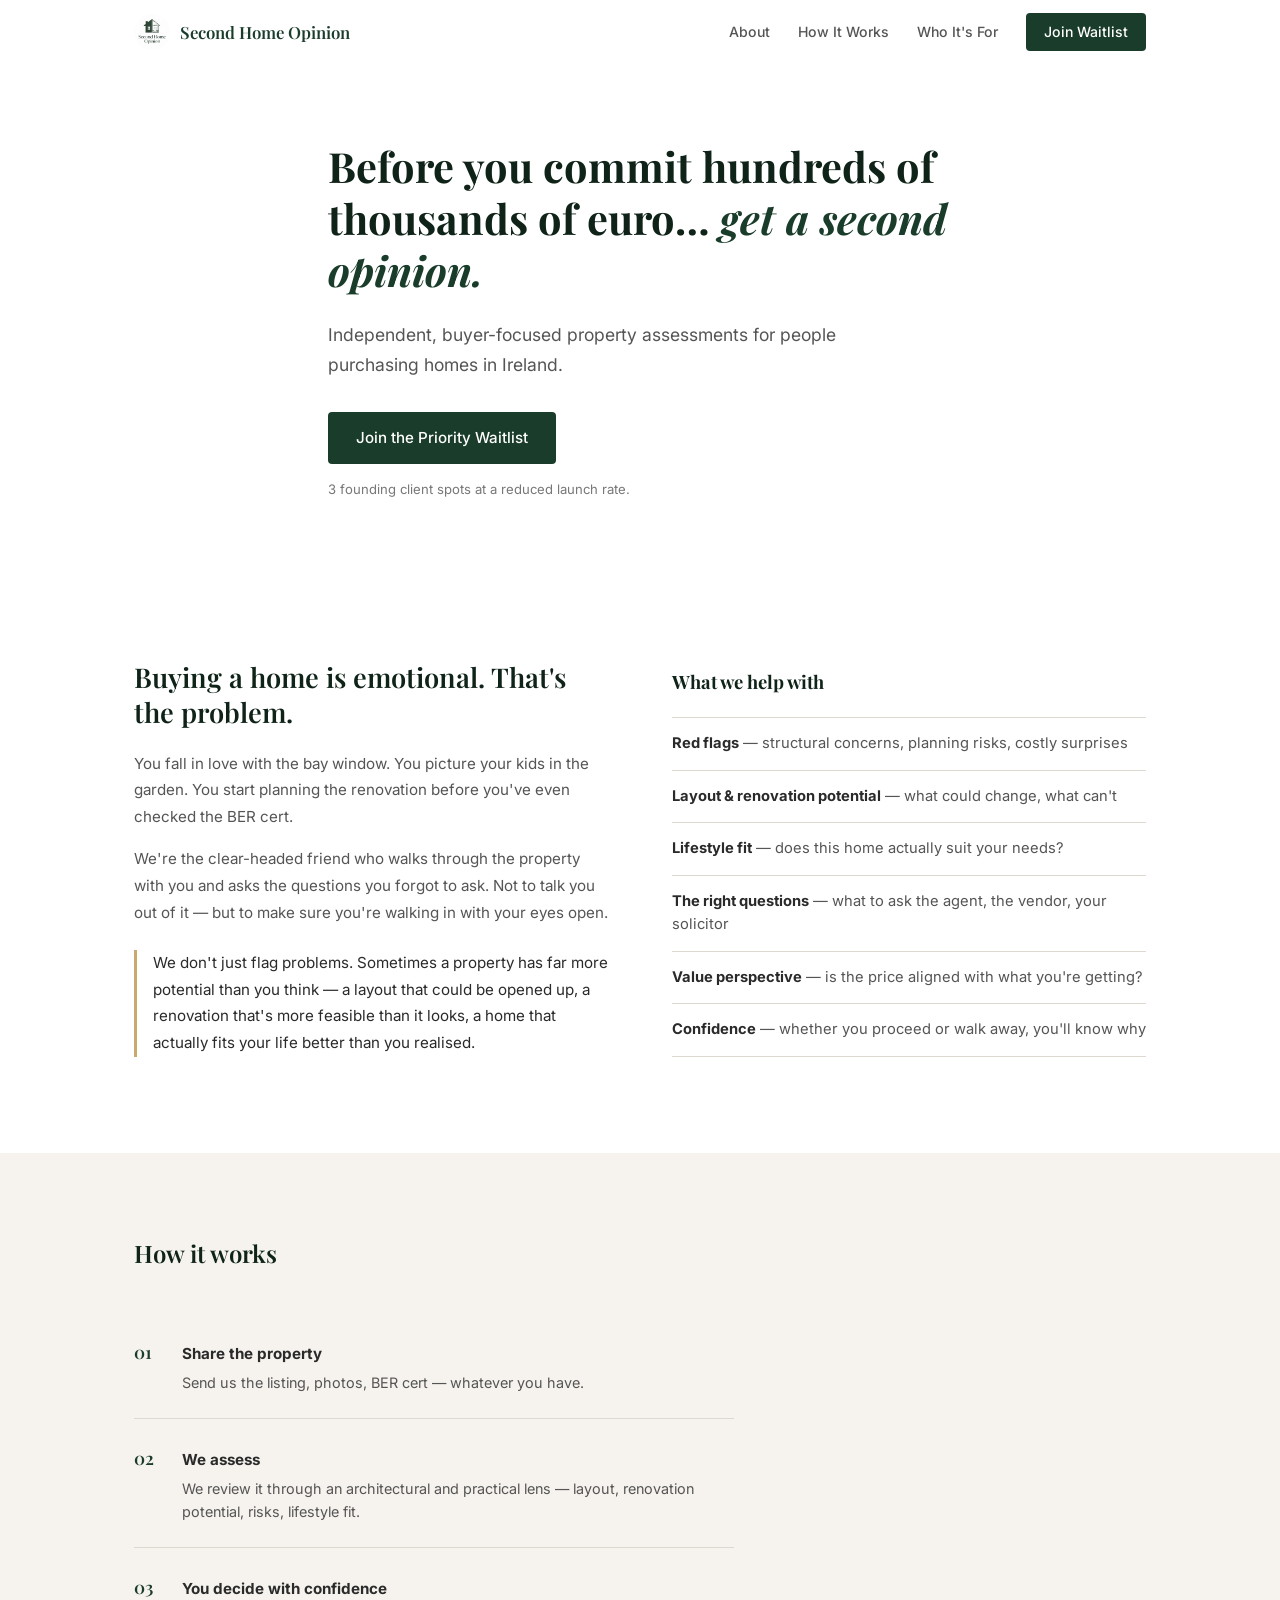
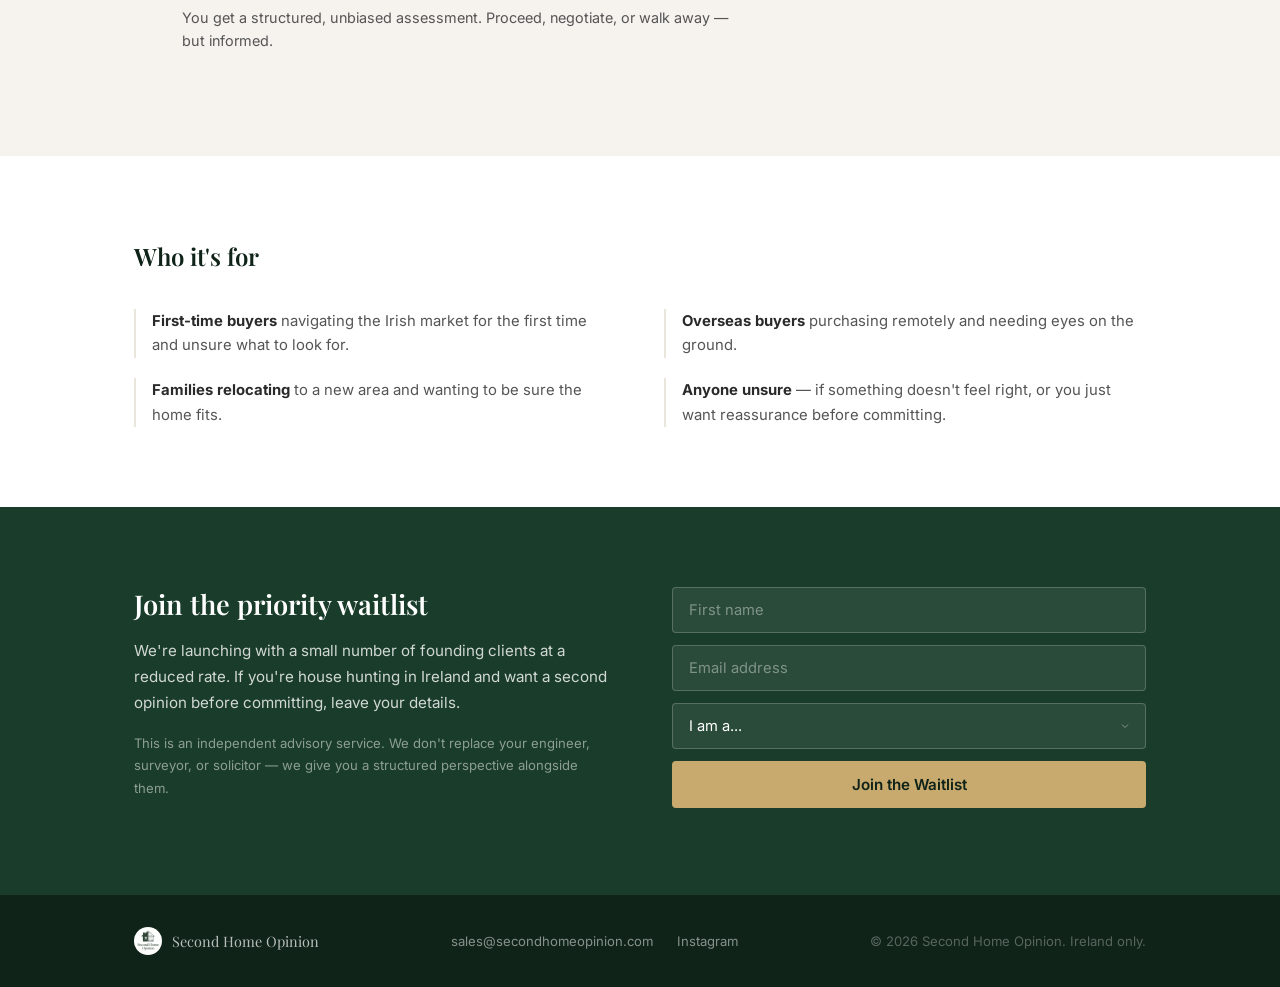
==== SecondHomeOpionion/index.html @ 89967c70 "Add files via upload" ====
<!DOCTYPE html>
<html lang="en">
<head>
    <meta charset="UTF-8">
    <meta name="viewport" content="width=device-width, initial-scale=1.0">
    <title>Second Home Opinion | Independent Property Assessments in Ireland</title>
    <meta name="description" content="Independent, buyer-focused property assessments for people purchasing homes in Ireland. Get a second opinion before you commit.">
    <link rel="stylesheet" href="styles.css">
    <link rel="preconnect" href="https://fonts.googleapis.com">
    <link rel="preconnect" href="https://fonts.gstatic.com" crossorigin>
    <link href="https://fonts.googleapis.com/css2?family=Playfair+Display:ital,wght@0,400;0,600;0,700;1,400&family=Inter:wght@300;400;500;600&display=swap" rel="stylesheet">
    <link rel="icon" type="image/jpeg" href="images/logo.jpg">
</head>
<body>

    <nav class="navbar" id="navbar">
        <div class="container nav-container">
            <a href="#" class="nav-logo">
                <img src="images/logo.jpg" alt="Second Home Opinion" class="nav-logo-img">
                <span>Second Home Opinion</span>
            </a>
            <button class="nav-toggle" id="navToggle" aria-label="Toggle navigation">
                <span></span>
                <span></span>
                <span></span>
            </button>
            <ul class="nav-links" id="navLinks">
                <li><a href="#about">About</a></li>
                <li><a href="#how-it-works">How It Works</a></li>
                <li><a href="#who-its-for">Who It's For</a></li>
                <li><a href="#waitlist" class="btn btn-nav">Join Waitlist</a></li>
            </ul>
        </div>
    </nav>

    <!-- Hero -->
    <header class="hero">
        <div class="container">
            <h1>Before you commit hundreds of thousands of euro&hellip; <em>get a second opinion.</em></h1>
            <p class="hero-sub">Independent, buyer-focused property assessments for people purchasing homes in Ireland.</p>
            <a href="#waitlist" class="btn btn-primary">Join the Priority Waitlist</a>
            <p class="hero-note">3 founding client spots at a reduced launch rate.</p>
        </div>
    </header>

    <!-- About -->
    <section class="section" id="about">
        <div class="container about-layout">
            <div class="about-intro">
                <h2>Buying a home is emotional. That's the problem.</h2>
                <p>You fall in love with the bay window. You picture your kids in the garden. You start planning the renovation before you've even checked the BER cert.</p>
                <p>We're the clear-headed friend who walks through the property with you and asks the questions you forgot to ask. Not to talk you out of it &mdash; but to make sure you're walking in with your eyes open.</p>
                <p class="about-dual">We don't just flag problems. Sometimes a property has far more potential than you think &mdash; a layout that could be opened up, a renovation that's more feasible than it looks, a home that actually fits your life better than you realised.</p>
            </div>
            <div class="about-list">
                <h3>What we help with</h3>
                <ul>
                    <li><strong>Red flags</strong> &mdash; structural concerns, planning risks, costly surprises</li>
                    <li><strong>Layout &amp; renovation potential</strong> &mdash; what could change, what can't</li>
                    <li><strong>Lifestyle fit</strong> &mdash; does this home actually suit your needs?</li>
                    <li><strong>The right questions</strong> &mdash; what to ask the agent, the vendor, your solicitor</li>
                    <li><strong>Value perspective</strong> &mdash; is the price aligned with what you're getting?</li>
                    <li><strong>Confidence</strong> &mdash; whether you proceed or walk away, you'll know why</li>
                </ul>
            </div>
        </div>
    </section>

    <!-- How It Works -->
    <section class="section section-muted" id="how-it-works">
        <div class="container">
            <h2>How it works</h2>
            <ol class="steps">
                <li>
                    <span class="step-num">01</span>
                    <div>
                        <strong>Share the property</strong>
                        <p>Send us the listing, photos, BER cert &mdash; whatever you have.</p>
                    </div>
                </li>
                <li>
                    <span class="step-num">02</span>
                    <div>
                        <strong>We assess</strong>
                        <p>We review it through an architectural and practical lens &mdash; layout, renovation potential, risks, lifestyle fit.</p>
                    </div>
                </li>
                <li>
                    <span class="step-num">03</span>
                    <div>
                        <strong>You decide with confidence</strong>
                        <p>You get a structured, unbiased assessment. Proceed, negotiate, or walk away &mdash; but informed.</p>
                    </div>
                </li>
            </ol>
        </div>
    </section>

    <!-- Who It's For -->
    <section class="section" id="who-its-for">
        <div class="container who-layout">
            <h2>Who it's for</h2>
            <div class="who-list">
                <div class="who-item">
                    <strong>First-time buyers</strong> navigating the Irish market for the first time and unsure what to look for.
                </div>
                <div class="who-item">
                    <strong>Overseas buyers</strong> purchasing remotely and needing eyes on the ground.
                </div>
                <div class="who-item">
                    <strong>Families relocating</strong> to a new area and wanting to be sure the home fits.
                </div>
                <div class="who-item">
                    <strong>Anyone unsure</strong> &mdash; if something doesn't feel right, or you just want reassurance before committing.
                </div>
            </div>
        </div>
    </section>

    <!-- Waitlist -->
    <section class="section section-dark" id="waitlist">
        <div class="container waitlist-layout">
            <div class="waitlist-text">
                <h2>Join the priority waitlist</h2>
                <p>We're launching with a small number of founding clients at a reduced rate. If you're house hunting in Ireland and want a second opinion before committing, leave your details.</p>
                <p class="waitlist-note">This is an independent advisory service. We don't replace your engineer, surveyor, or solicitor &mdash; we give you a structured perspective alongside them.</p>
            </div>
            <form class="waitlist-form" id="waitlistForm">
                <input type="text" id="firstName" name="firstName" placeholder="First name" required>
                <input type="email" id="email" name="email" placeholder="Email address" required>
                <select id="buyerType" name="buyerType" required>
                    <option value="" disabled selected>I am a...</option>
                    <option value="first-time">First-time buyer</option>
                    <option value="overseas">Overseas buyer</option>
                    <option value="relocating">Relocating to a new area</option>
                    <option value="other">Other</option>
                </select>
                <button type="submit" class="btn btn-accent">Join the Waitlist</button>
            </form>
        </div>
    </section>

    <footer class="footer">
        <div class="container footer-inner">
            <div class="footer-brand">
                <img src="images/logo.jpg" alt="Second Home Opinion" class="footer-logo">
                <span>Second Home Opinion</span>
            </div>
            <div class="footer-links">
                <a href="mailto:sales@secondhomeopinion.com">sales@secondhomeopinion.com</a>
                <a href="https://www.instagram.com/secondhomeopinion/" target="_blank" rel="noopener">Instagram</a>
            </div>
            <p class="footer-copy">&copy; 2026 Second Home Opinion. Ireland only.</p>
        </div>
    </footer>

    <script src="script.js"></script>
</body>
</html>
---- SecondHomeOpionion/styles.css ----
/* ========================================
   Second Home Opinion
   ======================================== */

:root {
    --green: #1a3c2a;
    --green-light: #2d5e42;
    --green-dark: #0f2318;
    --cream: #f6f3ee;
    --sand: #ebe6dd;
    --gold: #c8a96e;
    --gold-light: #dcc48f;
    --text: #2a2a2a;
    --text-mid: #555;
    --text-light: #777;
    --border: #ddd8d0;
    --white: #fff;
    --heading: 'Playfair Display', Georgia, serif;
    --body: 'Inter', -apple-system, BlinkMacSystemFont, sans-serif;
}

*, *::before, *::after {
    margin: 0;
    padding: 0;
    box-sizing: border-box;
}

html {
    scroll-behavior: smooth;
    scroll-padding-top: 80px;
}

body {
    font-family: var(--body);
    font-size: 16px;
    line-height: 1.7;
    color: var(--text);
    background: var(--white);
    -webkit-font-smoothing: antialiased;
}

img { max-width: 100%; height: auto; }

a {
    color: var(--green);
    text-decoration: none;
    transition: color 0.2s;
}
a:hover { color: var(--green-light); }

.container {
    max-width: 1060px;
    margin: 0 auto;
    padding: 0 24px;
}

/* ----------------------------------------
   Nav
   ---------------------------------------- */
.navbar {
    position: fixed;
    top: 0; left: 0; right: 0;
    z-index: 1000;
    background: rgba(255,255,255,0.96);
    backdrop-filter: blur(8px);
    border-bottom: 1px solid transparent;
    transition: border-color 0.3s, box-shadow 0.3s;
}
.navbar.scrolled {
    border-bottom-color: var(--border);
    box-shadow: 0 1px 4px rgba(0,0,0,0.06);
}

.nav-container {
    display: flex;
    align-items: center;
    justify-content: space-between;
    height: 64px;
}

.nav-logo {
    display: flex;
    align-items: center;
    gap: 10px;
    font-family: var(--heading);
    font-size: 1.05rem;
    font-weight: 600;
    color: var(--green);
}
.nav-logo:hover { color: var(--green); }

.nav-logo-img {
    width: 36px; height: 36px;
    border-radius: 50%;
    object-fit: cover;
}

.nav-links {
    display: flex;
    align-items: center;
    list-style: none;
    gap: 28px;
}
.nav-links a {
    font-size: 0.88rem;
    font-weight: 500;
    color: var(--text-mid);
}
.nav-links a:hover { color: var(--green); }

.nav-toggle {
    display: none;
    flex-direction: column;
    gap: 5px;
    background: none;
    border: none;
    cursor: pointer;
    padding: 4px;
}
.nav-toggle span {
    display: block;
    width: 22px; height: 2px;
    background: var(--green);
    transition: all 0.3s;
}

/* ----------------------------------------
   Buttons
   ---------------------------------------- */
.btn {
    display: inline-block;
    font-family: var(--body);
    font-weight: 500;
    font-size: 0.9rem;
    padding: 10px 24px;
    border-radius: 4px;
    border: none;
    cursor: pointer;
    transition: background 0.2s, color 0.2s;
    text-align: center;
}
.btn-primary {
    background: var(--green);
    color: var(--white);
}
.btn-primary:hover {
    background: var(--green-light);
    color: var(--white);
}
.btn-nav {
    background: var(--green);
    color: var(--white) !important;
    padding: 7px 18px;
    font-size: 0.85rem;
}
.btn-nav:hover {
    background: var(--green-light);
    color: var(--white) !important;
}
.btn-accent {
    width: 100%;
    background: var(--gold);
    color: var(--green-dark);
    font-weight: 600;
    padding: 14px 24px;
    font-size: 0.95rem;
    border-radius: 4px;
    cursor: pointer;
    border: none;
    font-family: var(--body);
    transition: background 0.2s;
}
.btn-accent:hover {
    background: var(--gold-light);
}

/* ----------------------------------------
   Hero
   ---------------------------------------- */
.hero {
    padding: 140px 0 80px;
    max-width: 720px;
    margin: 0 auto;
    padding-left: 24px;
    padding-right: 24px;
}

.hero h1 {
    font-family: var(--heading);
    font-size: 2.6rem;
    font-weight: 700;
    line-height: 1.25;
    color: var(--green-dark);
    margin-bottom: 24px;
}
.hero h1 em {
    font-style: italic;
    color: var(--green);
}

.hero-sub {
    font-size: 1.1rem;
    color: var(--text-mid);
    line-height: 1.7;
    margin-bottom: 32px;
    max-width: 540px;
}

.hero .btn {
    padding: 13px 28px;
    font-size: 0.95rem;
}

.hero-note {
    margin-top: 14px;
    font-size: 0.82rem;
    color: var(--text-light);
}

/* ----------------------------------------
   Sections
   ---------------------------------------- */
.section {
    padding: 80px 0;
}
.section-muted {
    background: var(--cream);
}
.section-dark {
    background: var(--green);
    color: var(--white);
}

/* ----------------------------------------
   About
   ---------------------------------------- */
.about-layout {
    display: grid;
    grid-template-columns: 1fr 1fr;
    gap: 64px;
    align-items: start;
}

.about-intro h2 {
    font-family: var(--heading);
    font-size: 1.7rem;
    font-weight: 600;
    line-height: 1.3;
    color: var(--green-dark);
    margin-bottom: 20px;
}

.about-intro p {
    color: var(--text-mid);
    margin-bottom: 16px;
    font-size: 0.95rem;
    line-height: 1.75;
}

.about-dual {
    border-left: 3px solid var(--gold);
    padding-left: 16px;
    margin-top: 24px;
    color: var(--text) !important;
    font-weight: 400;
}

.about-list h3 {
    font-family: var(--heading);
    font-size: 1.15rem;
    color: var(--green-dark);
    margin-bottom: 20px;
    padding-top: 6px;
}

.about-list ul {
    list-style: none;
}

.about-list li {
    padding: 14px 0;
    border-bottom: 1px solid var(--border);
    font-size: 0.92rem;
    color: var(--text-mid);
    line-height: 1.6;
}
.about-list li:first-child {
    border-top: 1px solid var(--border);
}
.about-list li strong {
    color: var(--text);
}

/* ----------------------------------------
   How It Works
   ---------------------------------------- */
.section-muted h2 {
    font-family: var(--heading);
    font-size: 1.5rem;
    font-weight: 600;
    color: var(--green-dark);
    margin-bottom: 40px;
}

.steps {
    list-style: none;
    display: flex;
    flex-direction: column;
    gap: 0;
    max-width: 600px;
}

.steps li {
    display: flex;
    gap: 20px;
    padding: 24px 0;
    border-bottom: 1px solid var(--border);
    align-items: baseline;
}
.steps li:last-child {
    border-bottom: none;
}

.step-num {
    font-family: var(--heading);
    font-size: 1.1rem;
    color: var(--green);
    font-weight: 600;
    flex-shrink: 0;
    width: 28px;
}

.steps strong {
    display: block;
    font-size: 0.95rem;
    color: var(--text);
    margin-bottom: 4px;
}

.steps p {
    font-size: 0.9rem;
    color: var(--text-mid);
    line-height: 1.6;
    margin: 0;
}

/* ----------------------------------------
   Who It's For
   ---------------------------------------- */
.who-layout h2 {
    font-family: var(--heading);
    font-size: 1.5rem;
    font-weight: 600;
    color: var(--green-dark);
    margin-bottom: 32px;
}

.who-list {
    display: grid;
    grid-template-columns: 1fr 1fr;
    gap: 20px 48px;
}

.who-item {
    font-size: 0.93rem;
    color: var(--text-mid);
    line-height: 1.65;
    padding-left: 16px;
    border-left: 2px solid var(--sand);
}
.who-item strong {
    color: var(--text);
}

/* ----------------------------------------
   Waitlist
   ---------------------------------------- */
.waitlist-layout {
    display: grid;
    grid-template-columns: 1fr 1fr;
    gap: 64px;
    align-items: start;
}

.waitlist-text h2 {
    font-family: var(--heading);
    font-size: 1.7rem;
    font-weight: 600;
    color: var(--white);
    margin-bottom: 16px;
    line-height: 1.3;
}

.waitlist-text p {
    color: rgba(255,255,255,0.8);
    font-size: 0.95rem;
    line-height: 1.7;
    margin-bottom: 16px;
}

.waitlist-note {
    font-size: 0.82rem !important;
    color: rgba(255,255,255,0.5) !important;
    margin-top: 8px;
}

.waitlist-form {
    display: flex;
    flex-direction: column;
    gap: 12px;
}

.waitlist-form input,
.waitlist-form select {
    width: 100%;
    padding: 13px 16px;
    font-family: var(--body);
    font-size: 0.92rem;
    border: 1px solid rgba(255,255,255,0.2);
    border-radius: 4px;
    background: rgba(255,255,255,0.08);
    color: var(--white);
    outline: none;
    transition: border-color 0.2s, background 0.2s;
}
.waitlist-form input::placeholder {
    color: rgba(255,255,255,0.4);
}
.waitlist-form select {
    appearance: none;
    cursor: pointer;
    background-image: url("data:image/svg+xml,%3Csvg xmlns='http://www.w3.org/2000/svg' width='12' height='12' viewBox='0 0 24 24' fill='none' stroke='rgba(255,255,255,0.4)' stroke-width='2'%3E%3Cpolyline points='6 9 12 15 18 9'/%3E%3C/svg%3E");
    background-repeat: no-repeat;
    background-position: right 14px center;
}
.waitlist-form select option {
    color: var(--text);
    background: var(--white);
}
.waitlist-form input:focus,
.waitlist-form select:focus {
    border-color: rgba(255,255,255,0.45);
    background: rgba(255,255,255,0.12);
}

.form-success {
    padding: 20px;
    background: rgba(255,255,255,0.08);
    border-radius: 6px;
    border: 1px solid rgba(255,255,255,0.15);
}
.form-success h3 {
    font-family: var(--heading);
    font-size: 1.2rem;
    margin-bottom: 6px;
    color: var(--white);
}
.form-success p {
    color: rgba(255,255,255,0.7);
    font-size: 0.9rem;
}

/* ----------------------------------------
   Footer
   ---------------------------------------- */
.footer {
    background: var(--green-dark);
    color: rgba(255,255,255,0.5);
    padding: 32px 0;
    font-size: 0.82rem;
}

.footer-inner {
    display: flex;
    align-items: center;
    justify-content: space-between;
    flex-wrap: wrap;
    gap: 16px;
}

.footer-brand {
    display: flex;
    align-items: center;
    gap: 10px;
    font-family: var(--heading);
    color: rgba(255,255,255,0.7);
    font-size: 0.9rem;
}

.footer-logo {
    width: 28px; height: 28px;
    border-radius: 50%;
}

.footer-links {
    display: flex;
    gap: 24px;
}
.footer-links a {
    color: rgba(255,255,255,0.5);
    font-size: 0.82rem;
    transition: color 0.2s;
}
.footer-links a:hover {
    color: var(--white);
}

.footer-copy {
    color: rgba(255,255,255,0.3);
}

/* ----------------------------------------
   Responsive
   ---------------------------------------- */
@media (max-width: 768px) {
    .nav-links {
        display: none;
        position: absolute;
        top: 64px; left: 0; right: 0;
        background: var(--white);
        flex-direction: column;
        padding: 16px 24px;
        gap: 14px;
        border-bottom: 1px solid var(--border);
        box-shadow: 0 4px 12px rgba(0,0,0,0.08);
    }
    .nav-links.active { display: flex; }
    .nav-toggle { display: flex; }

    .hero {
        padding: 120px 24px 60px;
    }
    .hero h1 {
        font-size: 1.8rem;
    }

    .section { padding: 56px 0; }

    .about-layout {
        grid-template-columns: 1fr;
        gap: 40px;
    }

    .who-list {
        grid-template-columns: 1fr;
        gap: 16px;
    }

    .waitlist-layout {
        grid-template-columns: 1fr;
        gap: 36px;
    }

    .footer-inner {
        flex-direction: column;
        align-items: flex-start;
    }
}

@media (max-width: 480px) {
    .hero h1 {
        font-size: 1.55rem;
    }
    .container { padding: 0 16px; }
    .hero { padding: 110px 16px 48px; }
}
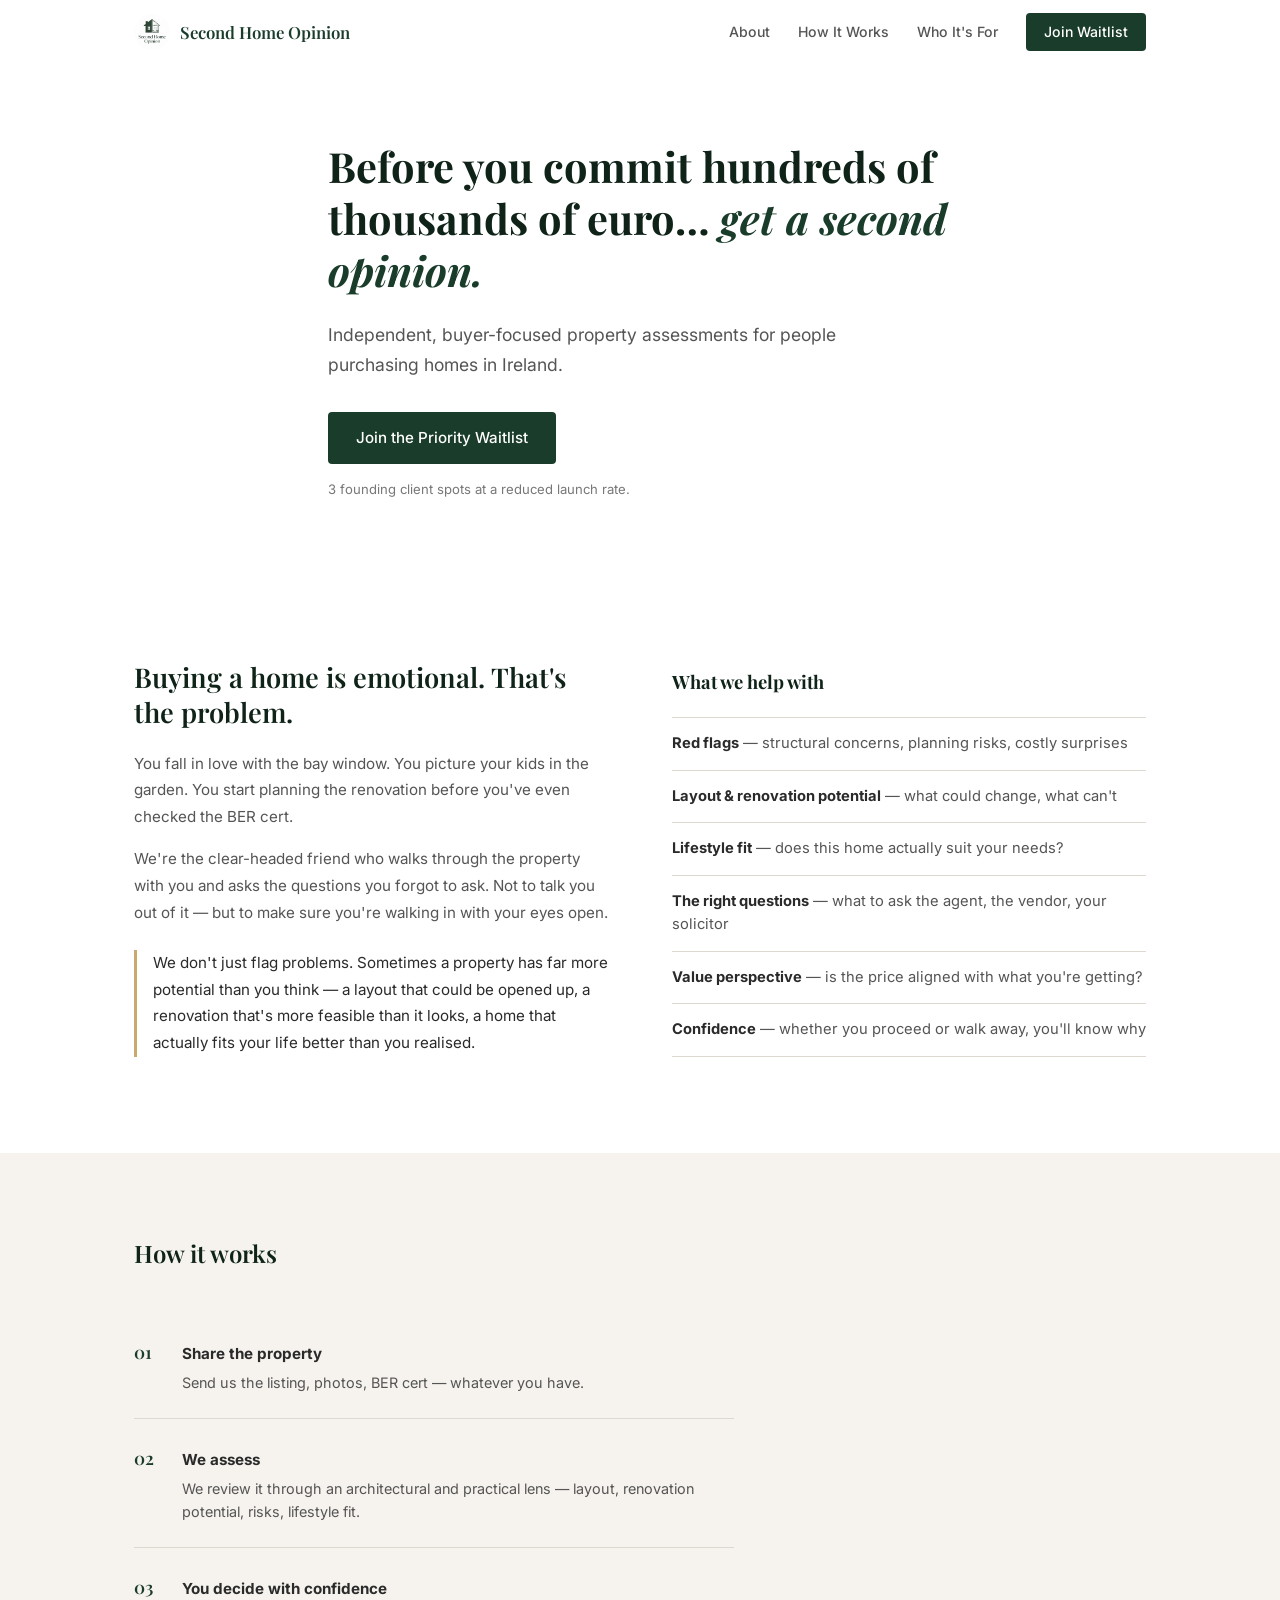
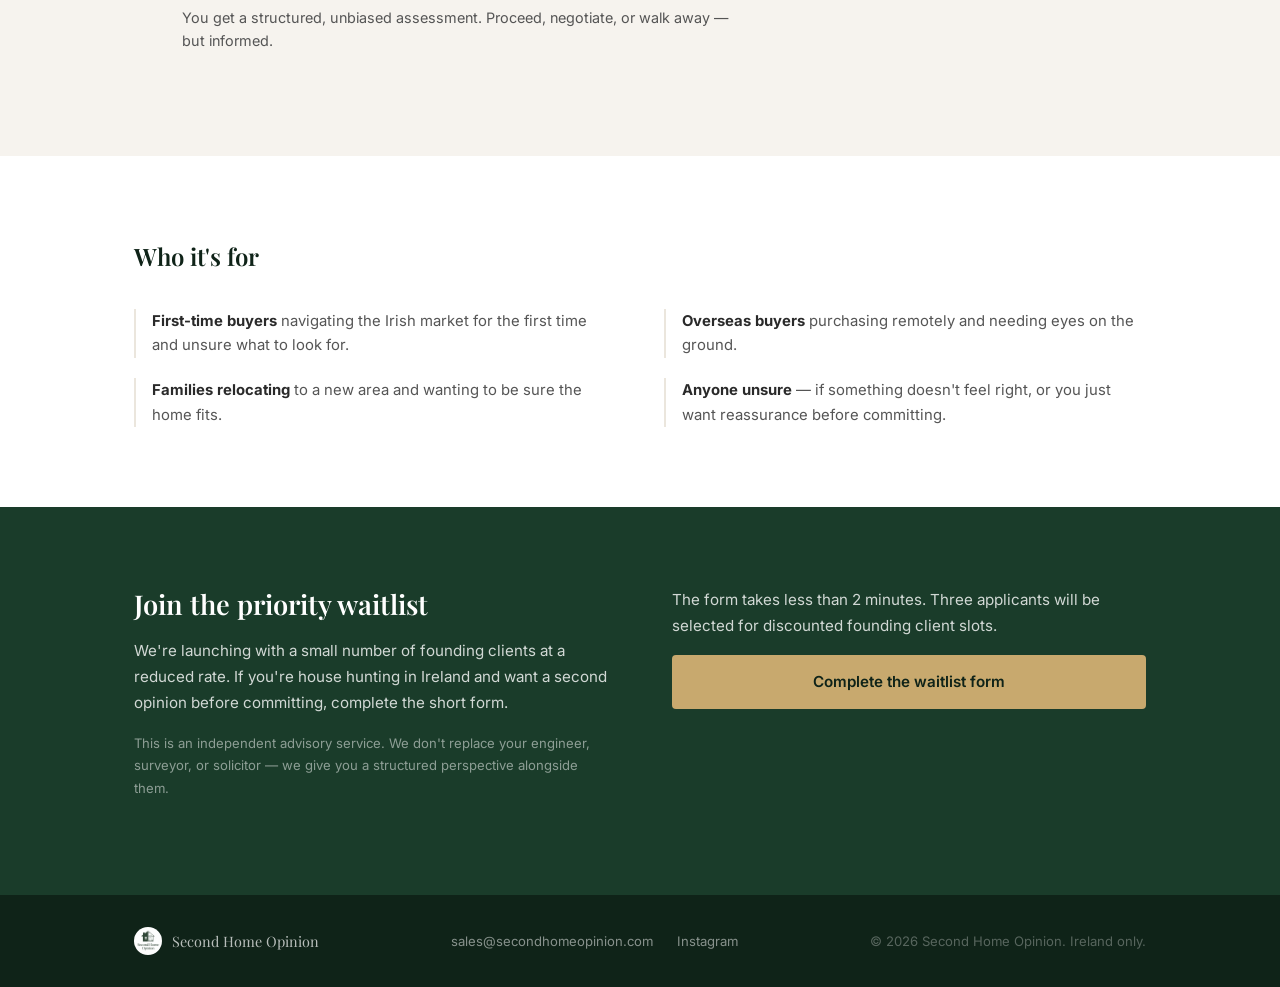
==== commit 8bea65b9: "Add files via upload" ====
--- a/SecondHomeOpionion/index.html
+++ b/SecondHomeOpionion/index.html
@@ -28,7 +28,7 @@
                 <li><a href="#about">About</a></li>
                 <li><a href="#how-it-works">How It Works</a></li>
                 <li><a href="#who-its-for">Who It's For</a></li>
-                <li><a href="#waitlist" class="btn btn-nav">Join Waitlist</a></li>
+                <li><a href="https://docs.google.com/forms/d/e/1FAIpQLSekdQESjOosNtu0VHRSrcdXry8dBXrx411__aTpQ2Y5p5oCSQ/viewform" target="_blank" rel="noopener" class="btn btn-nav">Join Waitlist</a></li>
             </ul>
         </div>
     </nav>
@@ -38,7 +38,7 @@
         <div class="container">
             <h1>Before you commit hundreds of thousands of euro&hellip; <em>get a second opinion.</em></h1>
             <p class="hero-sub">Independent, buyer-focused property assessments for people purchasing homes in Ireland.</p>
-            <a href="#waitlist" class="btn btn-primary">Join the Priority Waitlist</a>
+            <a href="https://docs.google.com/forms/d/e/1FAIpQLSekdQESjOosNtu0VHRSrcdXry8dBXrx411__aTpQ2Y5p5oCSQ/viewform" target="_blank" rel="noopener" class="btn btn-primary">Join the Priority Waitlist</a>
             <p class="hero-note">3 founding client spots at a reduced launch rate.</p>
         </div>
     </header>
@@ -122,21 +122,13 @@
         <div class="container waitlist-layout">
             <div class="waitlist-text">
                 <h2>Join the priority waitlist</h2>
-                <p>We're launching with a small number of founding clients at a reduced rate. If you're house hunting in Ireland and want a second opinion before committing, leave your details.</p>
+                <p>We're launching with a small number of founding clients at a reduced rate. If you're house hunting in Ireland and want a second opinion before committing, complete the short form.</p>
                 <p class="waitlist-note">This is an independent advisory service. We don't replace your engineer, surveyor, or solicitor &mdash; we give you a structured perspective alongside them.</p>
             </div>
-            <form class="waitlist-form" id="waitlistForm">
-                <input type="text" id="firstName" name="firstName" placeholder="First name" required>
-                <input type="email" id="email" name="email" placeholder="Email address" required>
-                <select id="buyerType" name="buyerType" required>
-                    <option value="" disabled selected>I am a...</option>
-                    <option value="first-time">First-time buyer</option>
-                    <option value="overseas">Overseas buyer</option>
-                    <option value="relocating">Relocating to a new area</option>
-                    <option value="other">Other</option>
-                </select>
-                <button type="submit" class="btn btn-accent">Join the Waitlist</button>
-            </form>
+            <div class="waitlist-cta">
+                <p class="waitlist-cta-text">The form takes less than 2 minutes. Three applicants will be selected for discounted founding client slots.</p>
+                <a href="https://docs.google.com/forms/d/e/1FAIpQLSekdQESjOosNtu0VHRSrcdXry8dBXrx411__aTpQ2Y5p5oCSQ/viewform" target="_blank" rel="noopener" class="btn btn-accent">Complete the waitlist form</a>
+            </div>
         </div>
     </section>
 
--- a/SecondHomeOpionion/styles.css
+++ b/SecondHomeOpionion/styles.css
@@ -404,6 +404,19 @@
     margin-top: 8px;
 }
 
+.waitlist-cta {
+    display: flex;
+    flex-direction: column;
+    gap: 16px;
+}
+.waitlist-cta-text {
+    color: rgba(255,255,255,0.8);
+    font-size: 0.95rem;
+}
+.waitlist-cta .btn {
+    align-self: flex-start;
+}
+
 .waitlist-form {
     display: flex;
     flex-direction: column;
